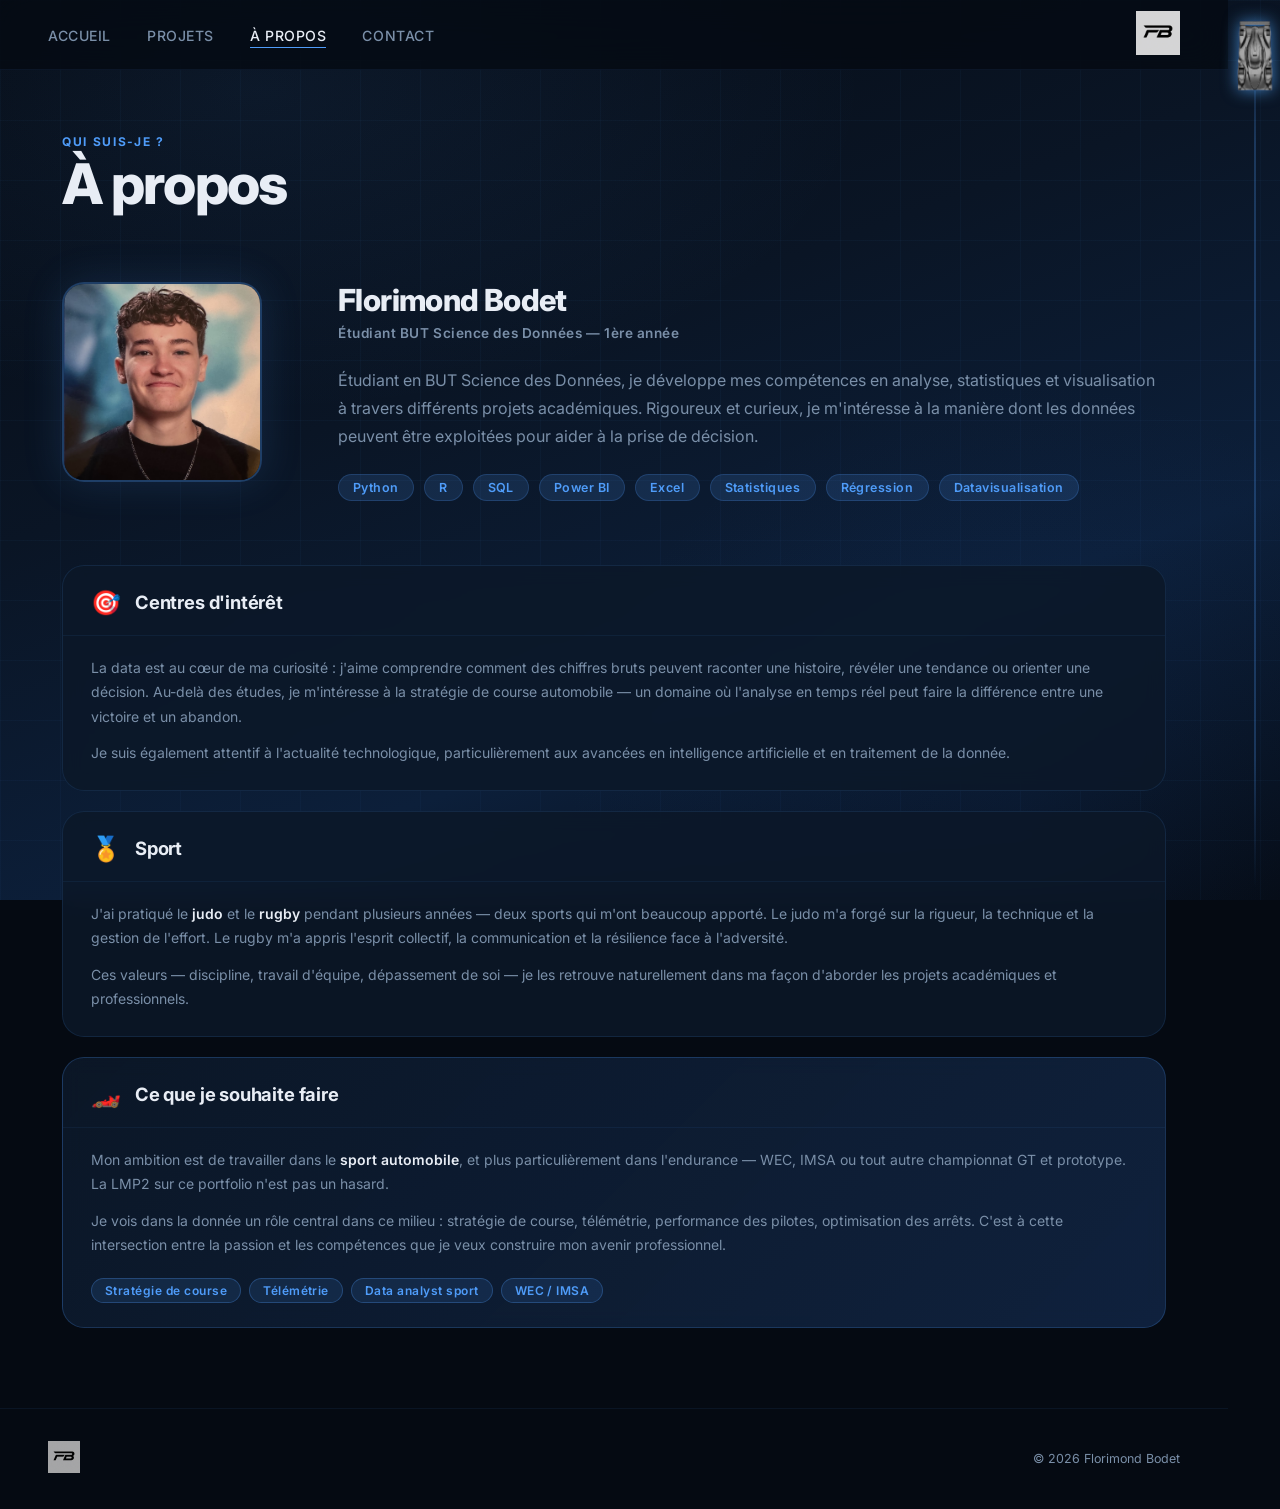
==== apropos.html @ 03cc376d "Add files via upload" ====
<!DOCTYPE html>
<html lang="fr">
<head>
<meta charset="UTF-8">
<meta name="viewport" content="width=device-width, initial-scale=1.0">
<title>À propos — Florimond Bodet</title>
<link rel="stylesheet" href="style.css">
<link rel="preconnect" href="https://fonts.googleapis.com">
<link href="https://fonts.googleapis.com/css2?family=Inter:wght@400;500;600;700;800&display=swap" rel="stylesheet">
</head>
<body>

<div class="bg-layer"></div>
<div class="bg-grid"></div>

<div class="car-scrollbar">
    <div class="car-track"></div>
    <div class="car-track-progress"></div>
    <img src="image_lmp2.png" class="car-thumb" alt="LMP2">
</div>

<nav id="main-nav">
    <ul class="nav-links">
        <li><a href="index.html">Accueil</a></li>
        <li><a href="projets.html">Projets</a></li>
        <li><a href="apropos.html" class="active">À propos</a></li>
        <li><a href="contact.html">Contact</a></li>
    </ul>
    <div class="nav-logo"><img src="FB_Logo_Black.png" alt="FB Logo"></div>
</nav>

<header class="small-hero">
    <span class="section-label">Qui suis-je ?</span>
    <h1>À propos</h1>
</header>

<section class="section about-page" style="padding-top:24px;">

    <!-- Bloc identité -->
    <div class="about-identity reveal">
        <div class="about-photo-wrap">
            <img src="IMG_7361.jpg" class="about-photo" alt="Florimond Bodet"
                 onerror="this.parentElement.innerHTML='<div class=\'photo-placeholder-lg\'>FB</div>'">
        </div>

        <div class="about-bio">
            <h2>Florimond Bodet</h2>
            <p class="about-role">Étudiant BUT Science des Données — 1ère année</p>

            <p>
                Étudiant en BUT Science des Données, je développe mes compétences en analyse,
                statistiques et visualisation à travers différents projets académiques.
                Rigoureux et curieux, je m'intéresse à la manière dont les données peuvent
                être exploitées pour aider à la prise de décision.
            </p>

            <div class="skills-row">
                <span class="skill-pill">Python</span>
                <span class="skill-pill">R</span>
                <span class="skill-pill">SQL</span>
                <span class="skill-pill">Power BI</span>
                <span class="skill-pill">Excel</span>
                <span class="skill-pill">Statistiques</span>
                <span class="skill-pill">Régression</span>
                <span class="skill-pill">Datavisualisation</span>
            </div>
        </div>
    </div>

    <!-- TROIS BLOCS : centres d'intérêt / sport / futur -->
    <div class="about-blocks reveal" style="transition-delay:0.1s;">

        <!-- Centres d'intérêt -->
        <div class="about-block">
            <div class="about-block-header">
                <span class="about-block-icon">🎯</span>
                <h2>Centres d'intérêt</h2>
            </div>
            <div class="about-block-content">
                <p>
                    La data est au cœur de ma curiosité : j'aime comprendre comment des chiffres
                    bruts peuvent raconter une histoire, révéler une tendance ou orienter une décision.
                    Au-delà des études, je m'intéresse à la stratégie de course automobile — un domaine
                    où l'analyse en temps réel peut faire la différence entre une victoire et un abandon.
                </p>
                <p>
                    Je suis également attentif à l'actualité technologique, particulièrement aux
                    avancées en intelligence artificielle et en traitement de la donnée.
                </p>
            </div>
        </div>

        <!-- Sport -->
        <div class="about-block">
            <div class="about-block-header">
                <span class="about-block-icon">🏅</span>
                <h2>Sport</h2>
            </div>
            <div class="about-block-content">
                <p>
                    J'ai pratiqué le <strong>judo</strong> et le <strong>rugby</strong> pendant plusieurs années —
                    deux sports qui m'ont beaucoup apporté. Le judo m'a forgé sur la rigueur,
                    la technique et la gestion de l'effort. Le rugby m'a appris l'esprit collectif,
                    la communication et la résilience face à l'adversité.
                </p>
                <p>
                    Ces valeurs — discipline, travail d'équipe, dépassement de soi — je les retrouve
                    naturellement dans ma façon d'aborder les projets académiques et professionnels.
                </p>
            </div>
        </div>

        <!-- Futur -->
        <div class="about-block about-block--accent">
            <div class="about-block-header">
                <span class="about-block-icon">🏎️</span>
                <h2>Ce que je souhaite faire</h2>
            </div>
            <div class="about-block-content">
                <p>
                    Mon ambition est de travailler dans le <strong>sport automobile</strong>, et plus
                    particulièrement dans l'endurance — WEC, IMSA ou tout autre championnat GT et
                    prototype. La LMP2 sur ce portfolio n'est pas un hasard.
                </p>
                <p>
                    Je vois dans la donnée un rôle central dans ce milieu : stratégie de course,
                    télémétrie, performance des pilotes, optimisation des arrêts. C'est à cette
                    intersection entre la passion et les compétences que je veux construire
                    mon avenir professionnel.
                </p>
                <div class="future-pills">
                    <span class="future-pill">Stratégie de course</span>
                    <span class="future-pill">Télémétrie</span>
                    <span class="future-pill">Data analyst sport</span>
                    <span class="future-pill">WEC / IMSA</span>
                </div>
            </div>
        </div>

    </div>

</section>

<footer>
    <div class="footer-logo"><img src="FB_Logo_Black.png" alt="FB"></div>
    <span class="footer-copy">© 2026 Florimond Bodet</span>
</footer>

<script src="scrollbar.js"></script>
<script>
const reveals = document.querySelectorAll('.reveal');
const obs = new IntersectionObserver(entries => {
    entries.forEach(e => { if (e.isIntersecting) e.target.classList.add('visible'); });
}, { threshold: 0.1 });
reveals.forEach(el => obs.observe(el));
</script>
</body>
</html>
---- style.css ----
/* ============================
   RESET & BASE
============================ */
*, *::before, *::after {
    margin: 0;
    padding: 0;
    box-sizing: border-box;
}

:root {
    --bg-deep:    #050a12;
    --bg-mid:     #0c1829;
    --accent:     #4f9cf9;
    --accent-dim: rgba(79,156,249,0.15);
    --accent-glow:rgba(79,156,249,0.35);
    --text:       #e8edf5;
    --muted:      #7a8fa8;
    --card-bg:    rgba(12,24,41,0.85);
    --card-border:rgba(79,156,249,0.12);
    --nav-h:      70px;
    --radius:     14px;
    --radius-lg:  22px;
}

html {
    scroll-behavior: smooth;
    overflow-x: hidden;
}

body {
    font-family: 'Inter', 'Segoe UI', system-ui, sans-serif;
    color: var(--text);
    background: var(--bg-deep);
    overflow-x: hidden;
    padding-right: 52px; /* room for scrollbar */
}

/* ============================
   ANIMATED BACKGROUND
============================ */
.bg-layer {
    position: fixed;
    inset: 0;
    z-index: -2;
    background:
        radial-gradient(ellipse 80% 60% at 20% 10%, rgba(79,156,249,0.08) 0%, transparent 60%),
        radial-gradient(ellipse 60% 80% at 80% 90%, rgba(30,80,160,0.10) 0%, transparent 60%),
        linear-gradient(160deg, #050a12 0%, #0a1525 40%, #0c1f3a 70%, #050a12 100%);
    animation: bgPulse 16s ease-in-out infinite alternate;
}

@keyframes bgPulse {
    0%   { filter: brightness(1)   hue-rotate(0deg); }
    50%  { filter: brightness(1.06) hue-rotate(8deg); }
    100% { filter: brightness(1)   hue-rotate(0deg); }
}

/* Moving grid */
.bg-grid {
    position: fixed;
    inset: 0;
    z-index: -1;
    background-image:
        linear-gradient(rgba(79,156,249,0.04) 1px, transparent 1px),
        linear-gradient(90deg, rgba(79,156,249,0.04) 1px, transparent 1px);
    background-size: 60px 60px;
    animation: gridMove 25s linear infinite;
    pointer-events: none;
}

@keyframes gridMove {
    from { transform: translateY(0); }
    to   { transform: translateY(60px); }
}

/* ============================
   SCROLLBAR VOITURE
============================ */
.car-scrollbar {
    position: fixed;
    right: 0;
    top: 0;
    width: 50px;
    height: 100vh;
    z-index: 1000;
    display: flex;
    flex-direction: column;
    align-items: center;
    pointer-events: none;
}

.car-track {
    position: absolute;
    top: 10px;
    bottom: 10px;
    left: 50%;
    transform: translateX(-50%);
    width: 2px;
    background: linear-gradient(to bottom,
        transparent,
        rgba(79,156,249,0.25) 15%,
        rgba(79,156,249,0.25) 85%,
        transparent
    );
    border-radius: 2px;
}

.car-track-progress {
    position: absolute;
    top: 10px;
    left: 50%;
    transform: translateX(-50%);
    width: 2px;
    background: linear-gradient(to bottom, var(--accent), rgba(79,156,249,0.5));
    border-radius: 2px;
    transition: height 0.05s linear;
}

.car-thumb {
    position: absolute;
    top: 10px;
    left: 50%;
    width: 36px;
    transform: translateX(-50%) translateY(0px);
    filter: drop-shadow(0 0 8px rgba(79,156,249,0.7)) brightness(1.1);
    transition: transform 0.05s linear;
    pointer-events: none;
    will-change: transform;
}

/* ============================
   NAV
============================ */
#main-nav {
    position: fixed;
    top: 0;
    left: 0;
    right: 52px;
    height: var(--nav-h);
    padding: 0 48px;
    display: flex;
    justify-content: space-between;
    align-items: center;
    background: rgba(5,10,18,0.75);
    backdrop-filter: blur(18px);
    -webkit-backdrop-filter: blur(18px);
    border-bottom: 1px solid rgba(79,156,249,0.08);
    z-index: 900;
    transition: background 0.3s;
}

.nav-links {
    display: flex;
    gap: 36px;
    list-style: none;
}

.nav-links a {
    color: var(--muted);
    text-decoration: none;
    font-size: 0.88rem;
    font-weight: 500;
    letter-spacing: 0.04em;
    text-transform: uppercase;
    transition: color 0.2s;
    position: relative;
    padding-bottom: 4px;
}

.nav-links a::after {
    content: '';
    position: absolute;
    bottom: 0;
    left: 0;
    width: 0;
    height: 1px;
    background: var(--accent);
    transition: width 0.25s ease;
}

.nav-links a:hover,
.nav-links a.active {
    color: var(--text);
}

.nav-links a:hover::after,
.nav-links a.active::after {
    width: 100%;
}

.nav-logo img {
    height: 44px;
    filter: invert(1) brightness(0.9);
    transition: filter 0.2s;
}
.nav-logo img:hover {
    filter: invert(1) brightness(1) drop-shadow(0 0 8px var(--accent));
}

/* ============================
   HERO
============================ */
#hero {
    min-height: 100vh;
    display: flex;
    align-items: center;
    justify-content: center;
    padding: calc(var(--nav-h) + 40px) 48px 80px;
    position: relative;
}

.hero-content {
    max-width: 680px;
    display: flex;
    flex-direction: column;
    gap: 20px;
}

.hero-tag {
    display: inline-flex;
    align-items: center;
    gap: 8px;
    font-size: 0.78rem;
    font-weight: 600;
    letter-spacing: 0.12em;
    text-transform: uppercase;
    color: var(--accent);
    background: var(--accent-dim);
    border: 1px solid rgba(79,156,249,0.25);
    border-radius: 999px;
    padding: 5px 16px;
    width: fit-content;
}

.hero-tag::before {
    content: '';
    width: 6px;
    height: 6px;
    border-radius: 50%;
    background: var(--accent);
    animation: blink 2s ease-in-out infinite;
}

@keyframes blink {
    0%, 100% { opacity: 1; }
    50%       { opacity: 0.2; }
}

.hero-content h1 {
    font-size: clamp(3rem, 7vw, 5.5rem);
    font-weight: 800;
    line-height: 1.05;
    letter-spacing: -0.03em;
    color: var(--text);
}

.hero-content h1 span {
    color: var(--accent);
}

.hero-desc {
    font-size: 1.05rem;
    line-height: 1.7;
    color: var(--muted);
    max-width: 520px;
}

.profile-img {
    width: 110px;
    height: 110px;
    border-radius: 50%;
    object-fit: cover;
    border: 2px solid rgba(79,156,249,0.3);
    box-shadow: 0 0 32px rgba(79,156,249,0.2);
}

.hero-actions {
    display: flex;
    gap: 16px;
    flex-wrap: wrap;
    margin-top: 8px;
}

.btn {
    display: inline-flex;
    align-items: center;
    gap: 8px;
    padding: 12px 28px;
    border-radius: 10px;
    font-size: 0.9rem;
    font-weight: 600;
    text-decoration: none;
    transition: all 0.22s ease;
    cursor: pointer;
    border: none;
}

.btn-primary {
    background: var(--accent);
    color: #fff;
    box-shadow: 0 4px 24px rgba(79,156,249,0.35);
}

.btn-primary:hover {
    background: #6aaeff;
    box-shadow: 0 6px 32px rgba(79,156,249,0.5);
    transform: translateY(-2px);
}

.btn-ghost {
    background: transparent;
    color: var(--text);
    border: 1px solid rgba(79,156,249,0.3);
}

.btn-ghost:hover {
    background: var(--accent-dim);
    border-color: var(--accent);
    transform: translateY(-2px);
}

/* ============================
   SECTION TITLES
============================ */
.section-header {
    display: flex;
    flex-direction: column;
    gap: 8px;
    margin-bottom: 48px;
}

.section-label {
    font-size: 0.75rem;
    font-weight: 700;
    letter-spacing: 0.14em;
    text-transform: uppercase;
    color: var(--accent);
}

.section-header h2 {
    font-size: clamp(1.8rem, 4vw, 2.8rem);
    font-weight: 800;
    letter-spacing: -0.02em;
    color: var(--text);
}

/* ============================
   SECTION WRAPPER
============================ */
.section {
    padding: 80px 48px;
    max-width: 1200px;
    margin: 0 auto;
}

/* small page hero */
.small-hero {
    padding: calc(var(--nav-h) + 60px) 48px 40px;
    max-width: 1200px;
    margin: 0 auto;
}

.small-hero h1 {
    font-size: clamp(2rem, 5vw, 3.5rem);
    font-weight: 800;
    letter-spacing: -0.03em;
}

.small-hero .section-label {
    font-size: 0.75rem;
    font-weight: 700;
    letter-spacing: 0.14em;
    text-transform: uppercase;
    color: var(--accent);
    margin-bottom: 8px;
}

/* ============================
   PROJECTS GRID
============================ */
.but-grid {
    display: grid;
    grid-template-columns: repeat(auto-fill, minmax(300px, 1fr));
    gap: 24px;
}

.but-card {
    background: var(--card-bg);
    border: 1px solid var(--card-border);
    border-radius: var(--radius-lg);
    overflow: hidden;
    transition: transform 0.25s ease, border-color 0.25s, box-shadow 0.25s;
    backdrop-filter: blur(10px);
}

.but-card:hover {
    transform: translateY(-6px);
    border-color: rgba(79,156,249,0.4);
    box-shadow: 0 16px 48px rgba(79,156,249,0.12);
}

.project-img {
    width: 100%;
    height: 180px;
    object-fit: cover;
    display: block;
    background: rgba(79,156,249,0.06);
}

.project-img-placeholder {
    width: 100%;
    height: 180px;
    display: flex;
    align-items: center;
    justify-content: center;
    background: linear-gradient(135deg, rgba(79,156,249,0.08), rgba(30,80,160,0.12));
    font-size: 2.5rem;
    color: var(--accent);
    border-bottom: 1px solid var(--card-border);
}

.but-card-body {
    padding: 24px;
    display: flex;
    flex-direction: column;
    gap: 10px;
}

.but-card-tag {
    font-size: 0.7rem;
    font-weight: 700;
    letter-spacing: 0.1em;
    text-transform: uppercase;
    color: var(--accent);
    opacity: 0.85;
}

.but-card h3 {
    font-size: 1.1rem;
    font-weight: 700;
    color: var(--text);
    letter-spacing: -0.01em;
}

.but-card p {
    font-size: 0.875rem;
    color: var(--muted);
    line-height: 1.6;
}

/* ============================
   ABOUT PAGE
============================ */
.about-grid {
    display: grid;
    grid-template-columns: 200px 1fr;
    gap: 60px;
    align-items: start;
}

.about-photo .profile-img {
    width: 180px;
    height: 180px;
}

.about-text h2 {
    font-size: 1.6rem;
    font-weight: 700;
    margin-bottom: 16px;
    letter-spacing: -0.02em;
}

.about-text p {
    color: var(--muted);
    line-height: 1.75;
    margin-bottom: 16px;
}

.skills-row {
    display: flex;
    flex-wrap: wrap;
    gap: 10px;
    margin-top: 24px;
}

.skill-pill {
    background: var(--accent-dim);
    border: 1px solid rgba(79,156,249,0.2);
    color: var(--accent);
    font-size: 0.78rem;
    font-weight: 600;
    padding: 5px 14px;
    border-radius: 999px;
    letter-spacing: 0.04em;
}

/* ============================
   CONTACT PAGE
============================ */
.contact-layout {
    display: grid;
    grid-template-columns: 1fr 1fr;
    gap: 60px;
    align-items: start;
}

.contact-info h2 {
    font-size: 1.6rem;
    font-weight: 700;
    margin-bottom: 16px;
    letter-spacing: -0.02em;
}

.contact-info p {
    color: var(--muted);
    line-height: 1.7;
    margin-bottom: 32px;
}

.contact-links {
    display: flex;
    flex-direction: column;
    gap: 14px;
}

.contact-links a {
    display: inline-flex;
    align-items: center;
    gap: 12px;
    color: var(--text);
    text-decoration: none;
    font-weight: 500;
    font-size: 0.95rem;
    padding: 14px 20px;
    background: var(--card-bg);
    border: 1px solid var(--card-border);
    border-radius: var(--radius);
    transition: all 0.22s;
    backdrop-filter: blur(10px);
}

.contact-links a:hover {
    border-color: rgba(79,156,249,0.4);
    background: var(--accent-dim);
    transform: translateX(6px);
}

.contact-links a .link-icon {
    font-size: 1.1rem;
}

/* ============================
   FOOTER
============================ */
footer {
    padding: 32px 48px;
    display: flex;
    justify-content: space-between;
    align-items: center;
    border-top: 1px solid rgba(79,156,249,0.08);
    margin-right: 0;
}

.footer-logo img {
    height: 32px;
    filter: invert(1) brightness(0.7);
}

.footer-copy {
    font-size: 0.78rem;
    color: var(--muted);
}

/* ============================
   DIVIDER
============================ */
.section-divider {
    width: 100%;
    height: 1px;
    background: linear-gradient(90deg, transparent, rgba(79,156,249,0.15), transparent);
    margin: 0 auto;
}

/* ============================
   ANIMATIONS REVEAL
============================ */
.reveal {
    opacity: 0;
    transform: translateY(28px);
    transition: opacity 0.55s ease, transform 0.55s ease;
}

.reveal.visible {
    opacity: 1;
    transform: translateY(0);
}

/* ============================
   RESPONSIVE
============================ */
@media (max-width: 768px) {
    body { padding-right: 44px; }

    #main-nav {
        right: 44px;
        padding: 0 20px;
    }

    .nav-links { gap: 18px; }
    .section { padding: 60px 20px; }
    .small-hero { padding: calc(var(--nav-h) + 40px) 20px 30px; }

    .about-grid { grid-template-columns: 1fr; gap: 32px; }
    .contact-layout { grid-template-columns: 1fr; }
    .but-grid { grid-template-columns: 1fr; }
}

/* ============================
   HERO — LAYOUT 2 COLONNES
============================ */
.hero-inner {
    display: grid;
    grid-template-columns: 280px 1fr;
    gap: 64px;
    align-items: center;
    max-width: 1100px;
    width: 100%;
}

.hero-left {
    display: flex;
    flex-direction: column;
    align-items: center;
    gap: 24px;
}

/* Zone photo accueil */
.hero-photo-wrap {
    width: 200px;
    height: 200px;
    border-radius: 50%;
    border: 2px solid rgba(79,156,249,0.35);
    box-shadow: 0 0 48px rgba(79,156,249,0.18), 0 0 0 8px rgba(79,156,249,0.06);
    overflow: hidden;
    background: rgba(12,24,41,0.8);
    display: flex;
    align-items: center;
    justify-content: center;
}

.hero-photo {
    width: 100%;
    height: 100%;
    object-fit: cover;
    display: block;
}

.photo-placeholder {
    font-size: 3rem;
    font-weight: 800;
    color: var(--accent);
    letter-spacing: -0.04em;
}

.hero-tag {
    display: inline-flex;
    align-items: center;
    gap: 8px;
    font-size: 0.75rem;
    font-weight: 600;
    letter-spacing: 0.1em;
    text-transform: uppercase;
    color: var(--accent);
    background: var(--accent-dim);
    border: 1px solid rgba(79,156,249,0.25);
    border-radius: 999px;
    padding: 6px 16px;
}

.tag-dot {
    width: 6px;
    height: 6px;
    border-radius: 50%;
    background: var(--accent);
    animation: blink 2s ease-in-out infinite;
    flex-shrink: 0;
}

@keyframes blink {
    0%, 100% { opacity: 1; }
    50%       { opacity: 0.2; }
}

/* Partie droite hero */
.hero-right h1 {
    font-size: clamp(2.8rem, 5.5vw, 5rem);
    font-weight: 800;
    line-height: 1.05;
    letter-spacing: -0.03em;
    color: var(--text);
    margin-bottom: 20px;
}

.hero-right h1 span {
    color: var(--accent);
}

/* Stats */
.hero-stats {
    display: flex;
    align-items: center;
    gap: 24px;
    margin: 28px 0 32px;
    padding: 20px 24px;
    background: var(--card-bg);
    border: 1px solid var(--card-border);
    border-radius: var(--radius);
    backdrop-filter: blur(10px);
    width: fit-content;
}

.stat-item {
    display: flex;
    flex-direction: column;
    align-items: center;
    gap: 2px;
}

.stat-num {
    font-size: 1.6rem;
    font-weight: 800;
    color: var(--accent);
    line-height: 1;
    letter-spacing: -0.02em;
}

.stat-num sup {
    font-size: 0.65rem;
    font-weight: 700;
}

.stat-label {
    font-size: 0.7rem;
    font-weight: 500;
    color: var(--muted);
    text-transform: uppercase;
    letter-spacing: 0.08em;
}

.stat-sep {
    width: 1px;
    height: 32px;
    background: rgba(79,156,249,0.15);
}

/* ============================
   SKILLS SECTION (accueil)
============================ */
.skills-section {
    border-top: 1px solid rgba(79,156,249,0.08);
}

.skills-grid {
    display: grid;
    grid-template-columns: repeat(auto-fill, minmax(240px, 1fr));
    gap: 20px;
}

.skill-card {
    background: var(--card-bg);
    border: 1px solid var(--card-border);
    border-radius: var(--radius-lg);
    padding: 28px 24px;
    backdrop-filter: blur(10px);
    transition: transform 0.25s, border-color 0.25s, box-shadow 0.25s;
}

.skill-card:hover {
    transform: translateY(-5px);
    border-color: rgba(79,156,249,0.35);
    box-shadow: 0 12px 40px rgba(79,156,249,0.1);
}

.skill-icon {
    font-size: 1.8rem;
    margin-bottom: 14px;
}

.skill-card h3 {
    font-size: 1rem;
    font-weight: 700;
    color: var(--text);
    margin-bottom: 8px;
    letter-spacing: -0.01em;
}

.skill-card p {
    font-size: 0.845rem;
    color: var(--muted);
    line-height: 1.6;
}

/* ============================
   ABOUT — IDENTITY BLOCK
============================ */
.about-identity {
    display: grid;
    grid-template-columns: 220px 1fr;
    gap: 56px;
    align-items: start;
    margin-bottom: 64px;
}

.about-photo-wrap {
    width: 200px;
    height: 200px;
    border-radius: var(--radius-lg);
    border: 2px solid rgba(79,156,249,0.3);
    box-shadow: 0 0 40px rgba(79,156,249,0.15);
    overflow: hidden;
    background: rgba(12,24,41,0.8);
    display: flex;
    align-items: center;
    justify-content: center;
}

.about-photo {
    width: 100%;
    height: 100%;
    object-fit: cover;
    display: block;
}

.photo-placeholder-lg {
    font-size: 3.5rem;
    font-weight: 800;
    color: var(--accent);
    letter-spacing: -0.04em;
}

.about-bio h2 {
    font-size: 1.9rem;
    font-weight: 800;
    letter-spacing: -0.02em;
    margin-bottom: 4px;
}

.about-role {
    font-size: 0.85rem;
    color: var(--accent);
    font-weight: 600;
    letter-spacing: 0.04em;
    margin-bottom: 20px !important;
}

.about-bio p {
    color: var(--muted);
    line-height: 1.75;
    margin-bottom: 16px;
}

/* ============================
   PASSIONS SECTION
============================ */
.passions-title {
    font-size: 1.5rem;
    font-weight: 800;
    letter-spacing: -0.02em;
    margin-bottom: 28px;
}

.passions-grid {
    display: flex;
    flex-direction: column;
    gap: 16px;
}

.passion-card {
    display: flex;
    gap: 20px;
    align-items: flex-start;
    background: var(--card-bg);
    border: 1px solid var(--card-border);
    border-radius: var(--radius-lg);
    padding: 24px 28px;
    backdrop-filter: blur(10px);
    transition: transform 0.22s, border-color 0.22s, box-shadow 0.22s;
}

.passion-card:hover {
    transform: translateX(6px);
    border-color: rgba(79,156,249,0.35);
    box-shadow: 0 8px 32px rgba(79,156,249,0.1);
}

.passion-icon {
    font-size: 2rem;
    flex-shrink: 0;
    margin-top: 2px;
}

.passion-body h3 {
    font-size: 1rem;
    font-weight: 700;
    color: var(--text);
    margin-bottom: 8px;
    letter-spacing: -0.01em;
}

.passion-body p {
    font-size: 0.875rem;
    color: var(--muted);
    line-height: 1.65;
}

/* ============================
   CONTACT ASIDE
============================ */
.contact-aside {
    display: flex;
    flex-direction: column;
    gap: 0;
}

.contact-card-info {
    background: var(--card-bg);
    border: 1px solid var(--card-border);
    border-radius: var(--radius-lg);
    padding: 28px;
    backdrop-filter: blur(10px);
}

.ccard-icon {
    font-size: 1.6rem;
    margin-bottom: 12px;
}

.contact-card-info h3 {
    font-size: 1rem;
    font-weight: 700;
    color: var(--text);
    margin-bottom: 10px;
}

.contact-card-info p {
    font-size: 0.875rem;
    color: var(--muted);
    line-height: 1.65;
}

/* contact links avec sous-titre */
.contact-links a strong {
    display: block;
    font-weight: 600;
    font-size: 0.95rem;
    color: var(--text);
}

.contact-links a small {
    font-size: 0.78rem;
    color: var(--muted);
}

/* ============================
   RESPONSIVE ADDITIONS
============================ */
@media (max-width: 900px) {
    .hero-inner {
        grid-template-columns: 1fr;
        gap: 36px;
        text-align: center;
    }
    .hero-left { align-items: center; }
    .hero-right h1 { text-align: center; }
    .hero-stats { margin: 20px auto 28px; }
    .hero-actions { justify-content: center; }
    .hero-desc { margin: 0 auto; }
}

@media (max-width: 768px) {
    .about-identity {
        grid-template-columns: 1fr;
        gap: 28px;
    }
    .about-photo-wrap {
        margin: 0 auto;
    }
    .skills-grid { grid-template-columns: 1fr 1fr; }
}

@media (max-width: 480px) {
    .skills-grid { grid-template-columns: 1fr; }
    .stat-num { font-size: 1.3rem; }
}

/* ============================
   HOME — APERÇU PROJETS
============================ */
.home-projects-section {
    border-top: 1px solid rgba(79,156,249,0.08);
}

.home-projects-grid {
    display: grid;
    grid-template-columns: repeat(auto-fill, minmax(260px, 1fr));
    gap: 20px;
    margin-bottom: 40px;
}

.home-project-card {
    display: flex;
    gap: 18px;
    align-items: flex-start;
    background: var(--card-bg);
    border: 1px solid var(--card-border);
    border-radius: var(--radius-lg);
    padding: 24px 22px;
    backdrop-filter: blur(10px);
    transition: transform 0.22s, border-color 0.22s, box-shadow 0.22s;
}

.home-project-card:hover {
    transform: translateY(-5px);
    border-color: rgba(79,156,249,0.35);
    box-shadow: 0 12px 40px rgba(79,156,249,0.1);
}

.hpc-icon {
    font-size: 1.6rem;
    flex-shrink: 0;
    margin-top: 2px;
}

.hpc-body h3 {
    font-size: 0.95rem;
    font-weight: 700;
    color: var(--text);
    margin-bottom: 7px;
    letter-spacing: -0.01em;
}

.hpc-body p {
    font-size: 0.82rem;
    color: var(--muted);
    line-height: 1.6;
}

.home-projects-cta {
    text-align: center;
}

/* ============================
   ABOUT — TROIS BLOCS
============================ */
.about-blocks {
    display: flex;
    flex-direction: column;
    gap: 20px;
}

.about-block {
    background: var(--card-bg);
    border: 1px solid var(--card-border);
    border-radius: var(--radius-lg);
    overflow: hidden;
    backdrop-filter: blur(10px);
    transition: border-color 0.22s, box-shadow 0.22s;
}

.about-block:hover {
    border-color: rgba(79,156,249,0.3);
    box-shadow: 0 8px 32px rgba(79,156,249,0.08);
}

/* Bloc futur : léger accent bleu */
.about-block--accent {
    border-color: rgba(79,156,249,0.22);
    background: linear-gradient(135deg, rgba(12,24,41,0.9), rgba(20,44,80,0.7));
}

.about-block--accent:hover {
    border-color: rgba(79,156,249,0.5);
    box-shadow: 0 8px 40px rgba(79,156,249,0.14);
}

.about-block-header {
    display: flex;
    align-items: center;
    gap: 14px;
    padding: 22px 28px 18px;
    border-bottom: 1px solid rgba(79,156,249,0.07);
}

.about-block-icon {
    font-size: 1.5rem;
    flex-shrink: 0;
}

.about-block-header h2 {
    font-size: 1.15rem;
    font-weight: 700;
    color: var(--text);
    letter-spacing: -0.01em;
    margin: 0;
}

.about-block-content {
    padding: 20px 28px 24px;
    display: flex;
    flex-direction: column;
    gap: 12px;
}

.about-block-content p {
    font-size: 0.875rem;
    color: var(--muted);
    line-height: 1.75;
    margin: 0;
}

.about-block-content strong {
    color: var(--text);
    font-weight: 600;
}

/* Pills futur */
.future-pills {
    display: flex;
    flex-wrap: wrap;
    gap: 8px;
    margin-top: 8px;
}

.future-pill {
    background: rgba(79,156,249,0.12);
    border: 1px solid rgba(79,156,249,0.28);
    color: var(--accent);
    font-size: 0.75rem;
    font-weight: 600;
    padding: 4px 13px;
    border-radius: 999px;
    letter-spacing: 0.04em;
}

/* ============================
   RESPONSIVE ABOUT BLOCKS
============================ */
@media (max-width: 768px) {
    .home-projects-grid { grid-template-columns: 1fr; }
    .about-block-header { padding: 18px 20px 14px; }
    .about-block-content { padding: 16px 20px 20px; }
}
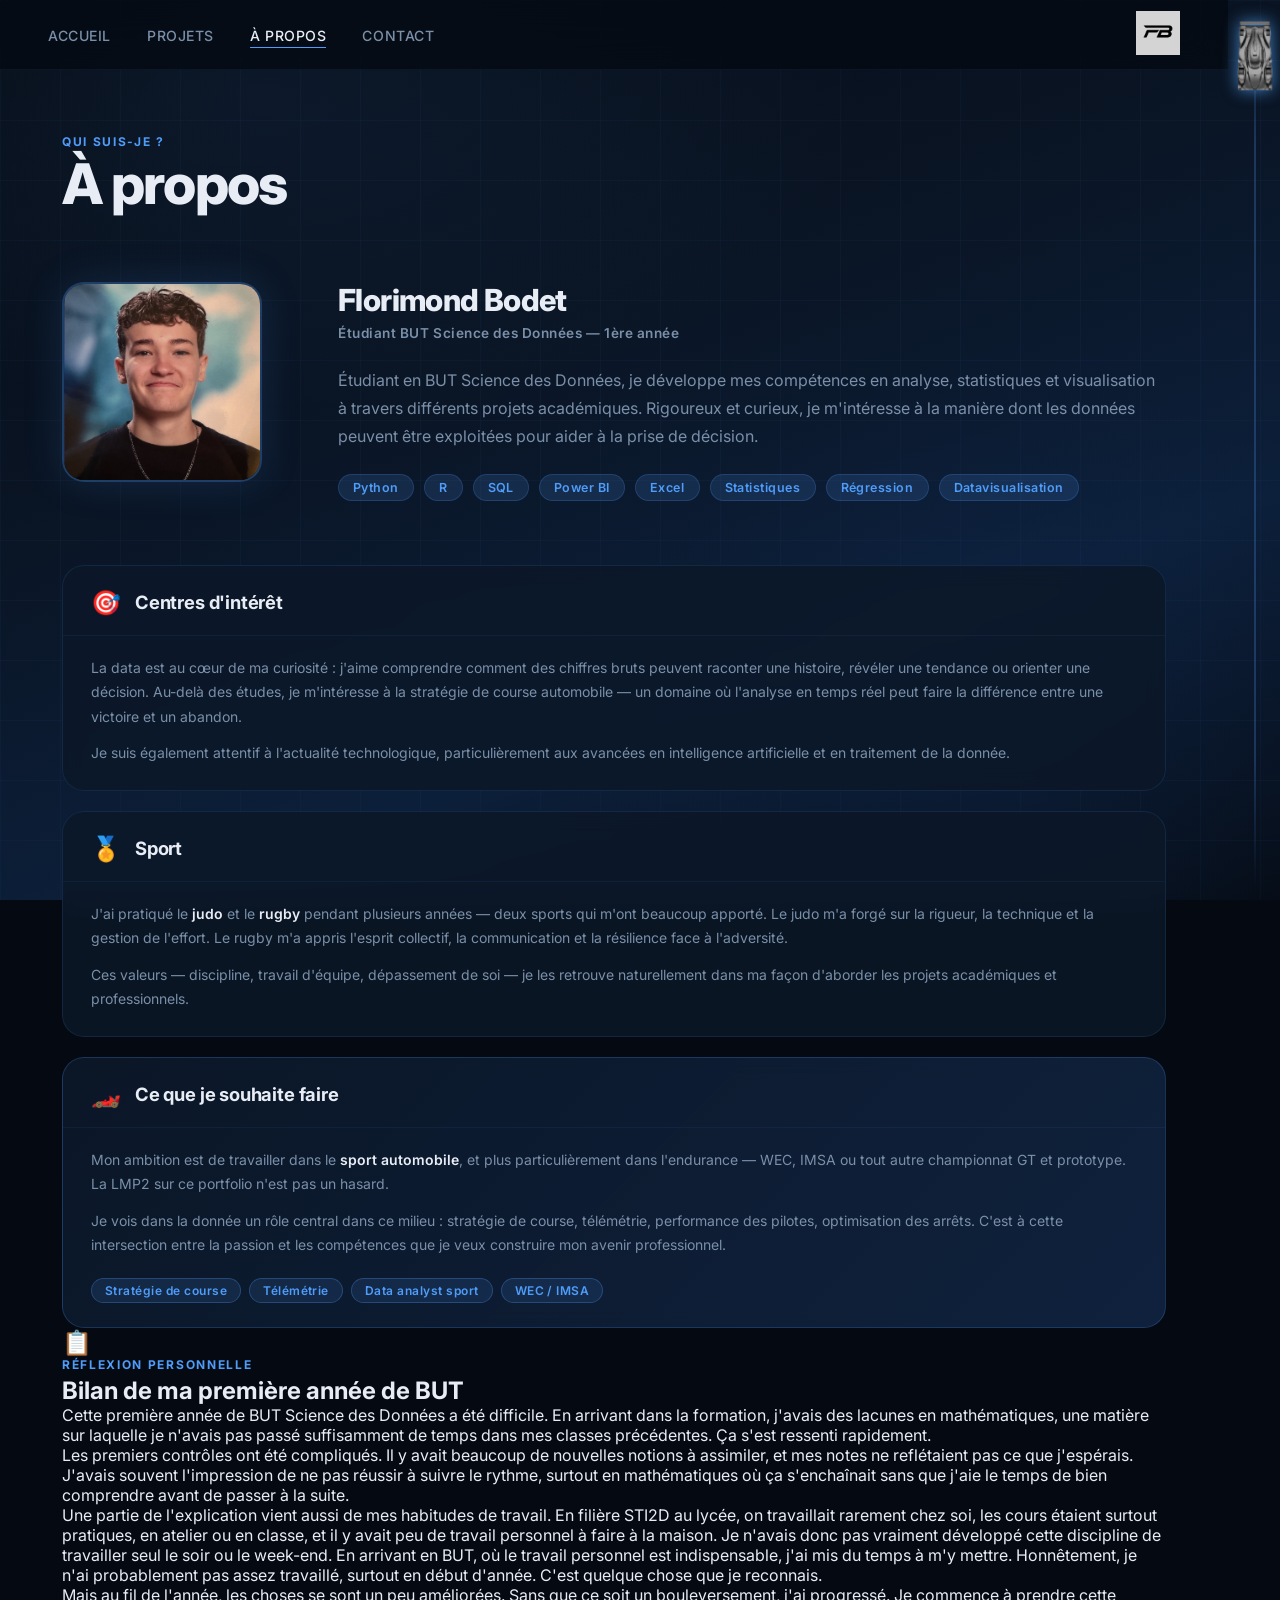
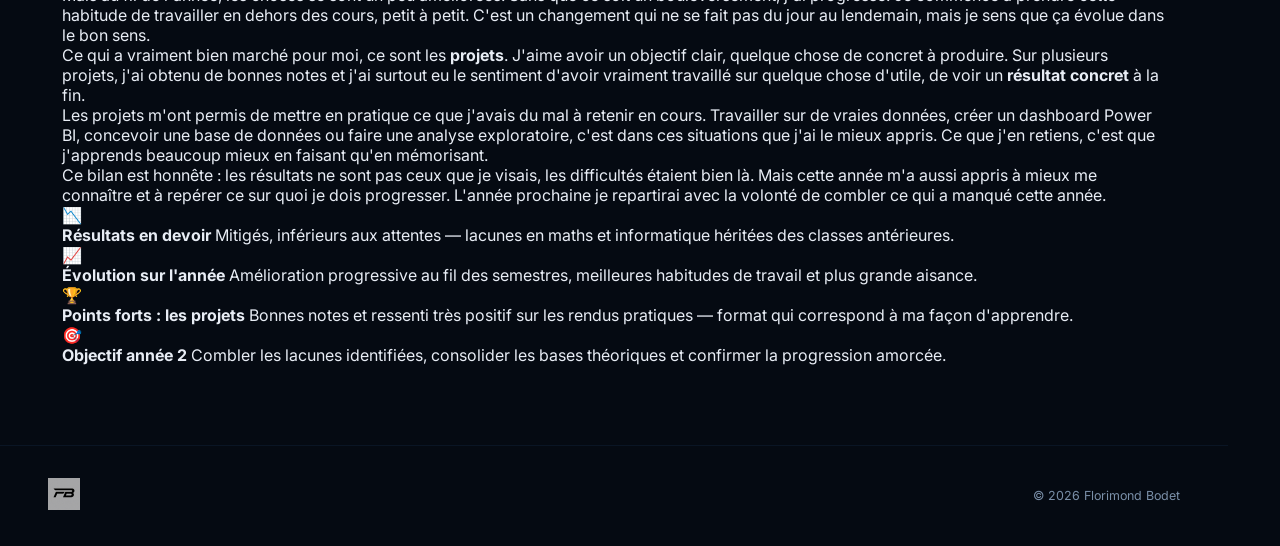
==== commit d5ed12eb: "apropos.html" ====
--- a/apropos.html
+++ b/apropos.html
@@ -139,6 +139,99 @@
 
     </div>
 
+    <!-- BILAN PREMIÈRE ANNÉE -->
+    <div class="about-bilan reveal" style="transition-delay:0.15s;">
+        <div class="bilan-header">
+            <span class="about-block-icon">📋</span>
+            <div>
+                <span class="section-label" style="display:block; margin-bottom:4px;">Réflexion personnelle</span>
+                <h2>Bilan de ma première année de BUT</h2>
+            </div>
+        </div>
+
+        <div class="bilan-body">
+
+            <div class="bilan-text">
+                <p>
+                    Cette première année de BUT Science des Données a été difficile. En arrivant dans la
+                    formation, j'avais des lacunes en mathématiques, une matière sur laquelle je n'avais
+                    pas passé suffisamment de temps dans mes classes précédentes. Ça s'est ressenti rapidement.
+                </p>
+                <p>
+                    Les premiers contrôles ont été compliqués. Il y avait beaucoup de nouvelles notions à
+                    assimiler, et mes notes ne reflétaient pas ce que j'espérais. J'avais
+                    souvent l'impression de ne pas réussir à suivre le rythme, surtout en mathématiques où ça
+                    s'enchaînait sans que j'aie le temps de bien comprendre avant de passer à la suite.
+                </p>
+                <p>
+                    Une partie de l'explication vient aussi de mes habitudes de travail. En filière STI2D
+                    au lycée, on travaillait rarement chez soi, les cours étaient surtout pratiques, en
+                    atelier ou en classe, et il y avait peu de travail personnel à faire à la maison. Je
+                    n'avais donc pas vraiment développé cette discipline de travailler seul le soir ou le
+                    week-end. En arrivant en BUT, où le travail personnel est indispensable, j'ai mis du
+                    temps à m'y mettre. Honnêtement, je n'ai probablement pas assez travaillé, surtout en
+                    début d'année. C'est quelque chose que je reconnais.
+                </p>
+                <p>
+                    Mais au fil de l'année, les choses se sont un peu améliorées. Sans que ce soit un
+                    bouleversement, j'ai progressé. Je commence à prendre cette habitude de travailler en
+                    dehors des cours, petit à petit. C'est un changement qui ne se fait pas du jour au
+                    lendemain, mais je sens que ça évolue dans le bon sens.
+                </p>
+                <p>
+                    Ce qui a vraiment bien marché pour moi, ce sont les <strong>projets</strong>. J'aime
+                    avoir un objectif clair, quelque chose de concret à produire. Sur plusieurs projets,
+                    j'ai obtenu de bonnes notes et j'ai surtout eu le sentiment d'avoir vraiment travaillé
+                    sur quelque chose d'utile, de voir un <strong>résultat concret</strong> à la fin.
+                </p>
+                <p>
+                    Les projets m'ont permis de mettre en pratique ce que j'avais du mal à retenir en cours.
+                    Travailler sur de vraies données, créer un dashboard Power BI, concevoir une base de
+                    données ou faire une analyse exploratoire, c'est dans ces situations que j'ai le mieux
+                    appris. Ce que j'en retiens, c'est que j'apprends beaucoup mieux en faisant qu'en mémorisant.
+                </p>
+                <p>
+                    Ce bilan est honnête : les résultats ne sont pas ceux que je visais, les difficultés
+                    étaient bien là. Mais cette année m'a aussi appris à mieux me connaître et à repérer
+                    ce sur quoi je dois progresser. L'année prochaine je repartirai avec la volonté de combler
+                    ce qui a manqué cette année.
+                </p>
+            </div>
+
+            <div class="bilan-highlights">
+                <div class="bilan-highlight bilan-highlight--neutral">
+                    <span class="bh-icon">📉</span>
+                    <div>
+                        <strong>Résultats en devoir</strong>
+                        <span>Mitigés, inférieurs aux attentes — lacunes en maths et informatique héritées des classes antérieures.</span>
+                    </div>
+                </div>
+                <div class="bilan-highlight bilan-highlight--positive">
+                    <span class="bh-icon">📈</span>
+                    <div>
+                        <strong>Évolution sur l'année</strong>
+                        <span>Amélioration progressive au fil des semestres, meilleures habitudes de travail et plus grande aisance.</span>
+                    </div>
+                </div>
+                <div class="bilan-highlight bilan-highlight--best">
+                    <span class="bh-icon">🏆</span>
+                    <div>
+                        <strong>Points forts : les projets</strong>
+                        <span>Bonnes notes et ressenti très positif sur les rendus pratiques — format qui correspond à ma façon d'apprendre.</span>
+                    </div>
+                </div>
+                <div class="bilan-highlight bilan-highlight--future">
+                    <span class="bh-icon">🎯</span>
+                    <div>
+                        <strong>Objectif année 2</strong>
+                        <span>Combler les lacunes identifiées, consolider les bases théoriques et confirmer la progression amorcée.</span>
+                    </div>
+                </div>
+            </div>
+
+        </div>
+    </div>
+
 </section>
 
 <footer>
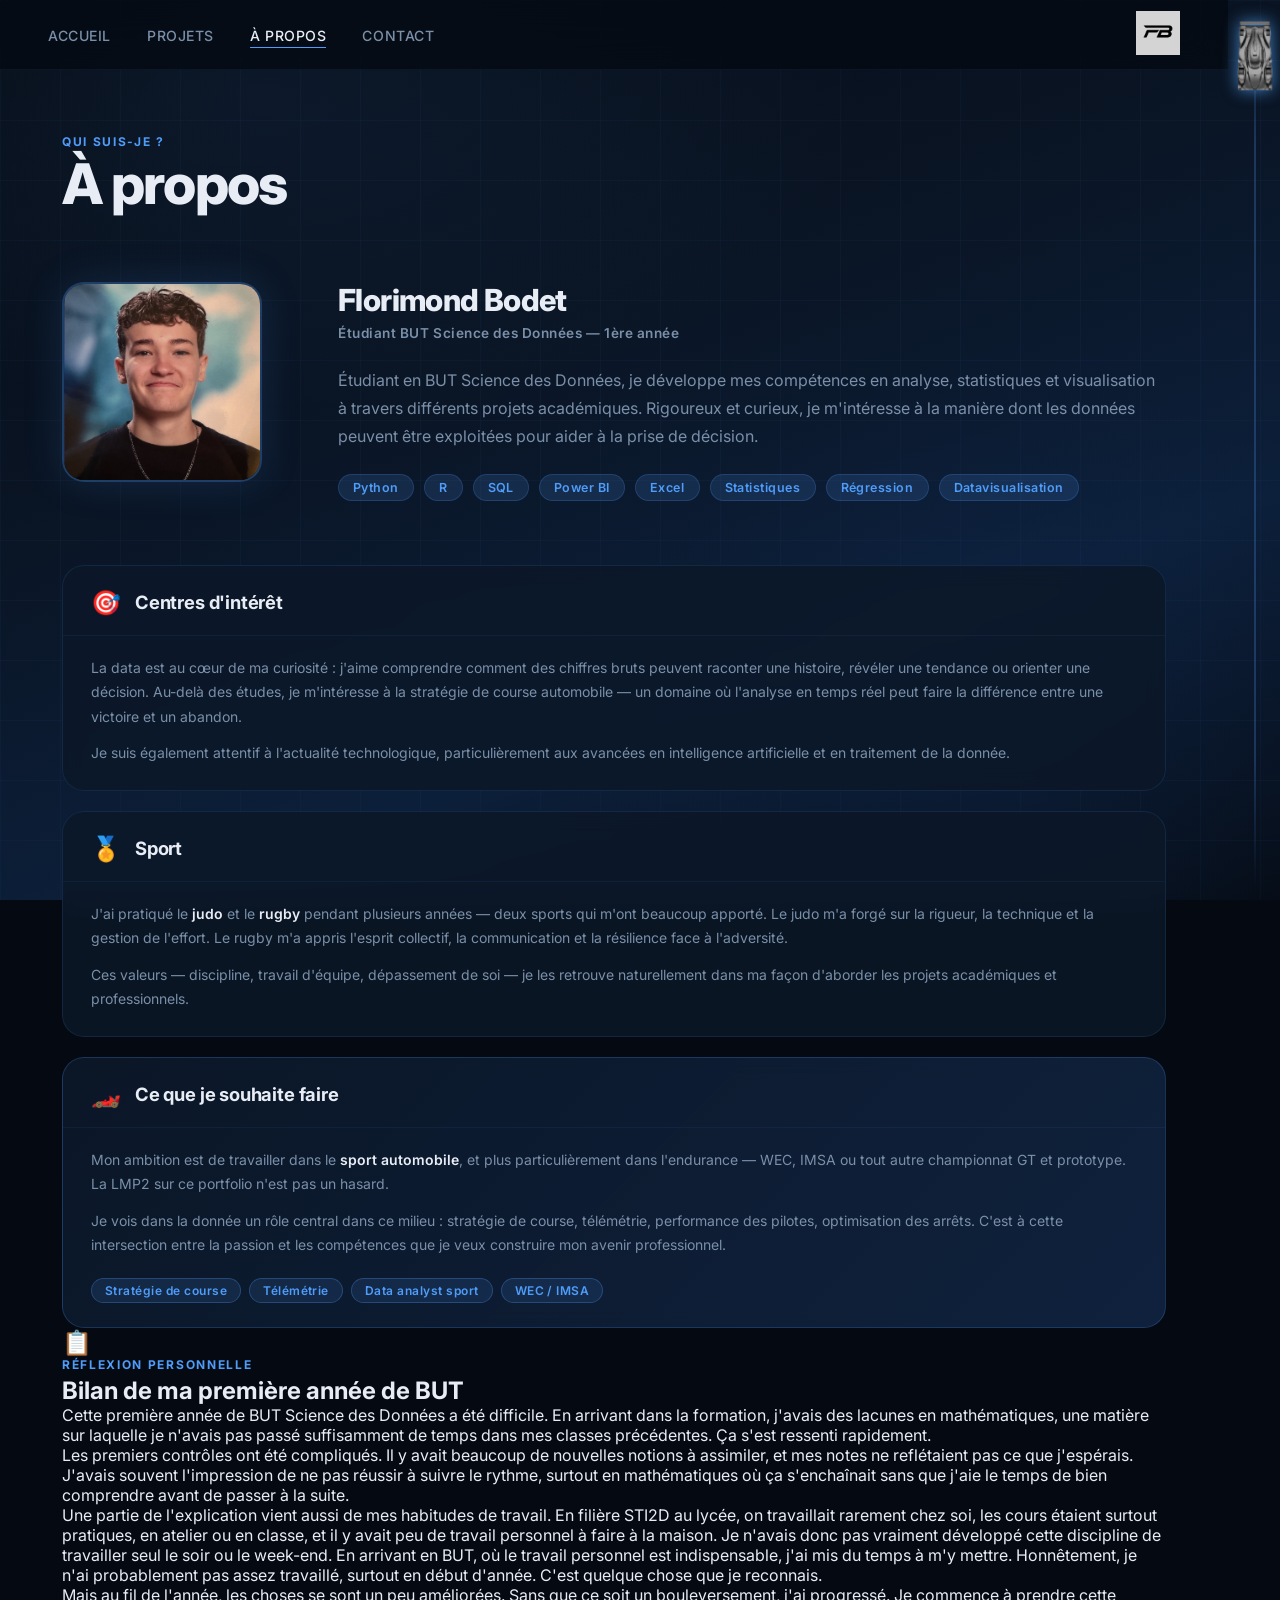
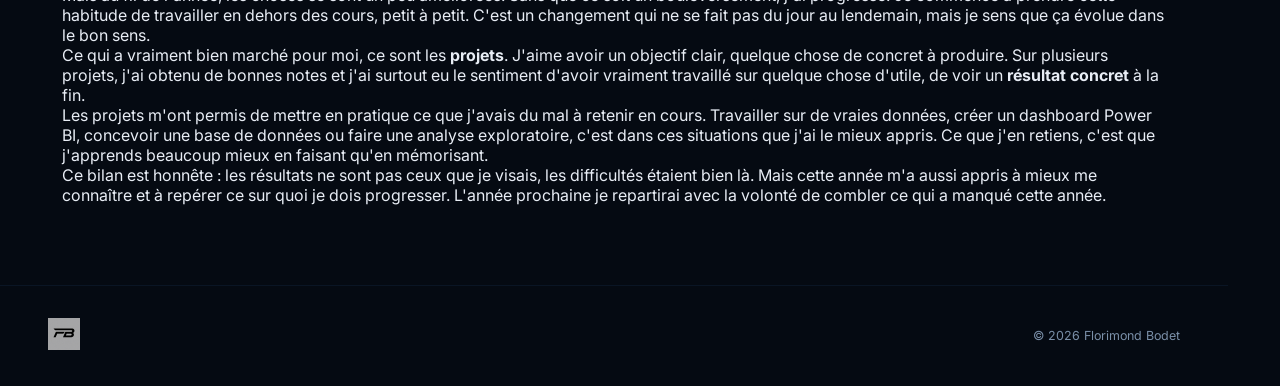
==== commit 48ac84d4: "apropos.html" ====
--- a/apropos.html
+++ b/apropos.html
@@ -197,38 +197,6 @@
                     ce qui a manqué cette année.
                 </p>
             </div>
-
-            <div class="bilan-highlights">
-                <div class="bilan-highlight bilan-highlight--neutral">
-                    <span class="bh-icon">📉</span>
-                    <div>
-                        <strong>Résultats en devoir</strong>
-                        <span>Mitigés, inférieurs aux attentes — lacunes en maths et informatique héritées des classes antérieures.</span>
-                    </div>
-                </div>
-                <div class="bilan-highlight bilan-highlight--positive">
-                    <span class="bh-icon">📈</span>
-                    <div>
-                        <strong>Évolution sur l'année</strong>
-                        <span>Amélioration progressive au fil des semestres, meilleures habitudes de travail et plus grande aisance.</span>
-                    </div>
-                </div>
-                <div class="bilan-highlight bilan-highlight--best">
-                    <span class="bh-icon">🏆</span>
-                    <div>
-                        <strong>Points forts : les projets</strong>
-                        <span>Bonnes notes et ressenti très positif sur les rendus pratiques — format qui correspond à ma façon d'apprendre.</span>
-                    </div>
-                </div>
-                <div class="bilan-highlight bilan-highlight--future">
-                    <span class="bh-icon">🎯</span>
-                    <div>
-                        <strong>Objectif année 2</strong>
-                        <span>Combler les lacunes identifiées, consolider les bases théoriques et confirmer la progression amorcée.</span>
-                    </div>
-                </div>
-            </div>
-
         </div>
     </div>
 
